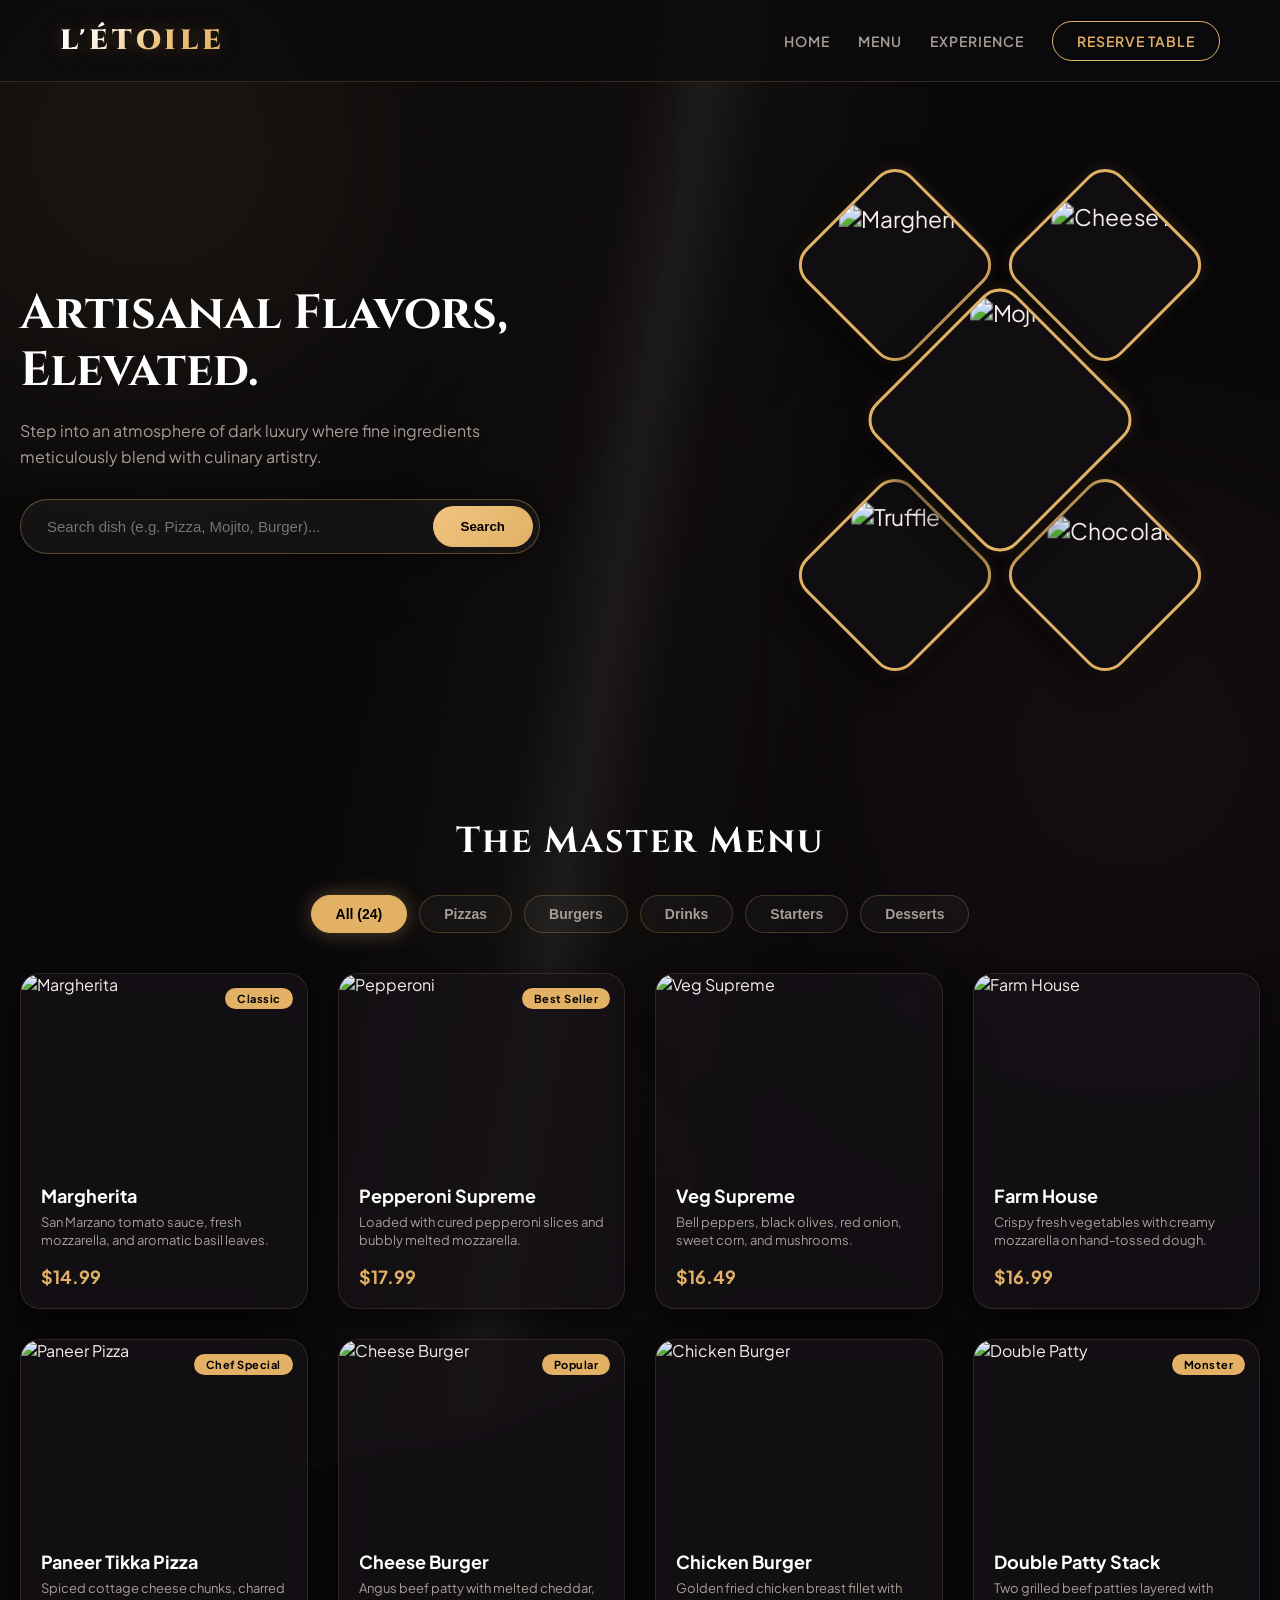
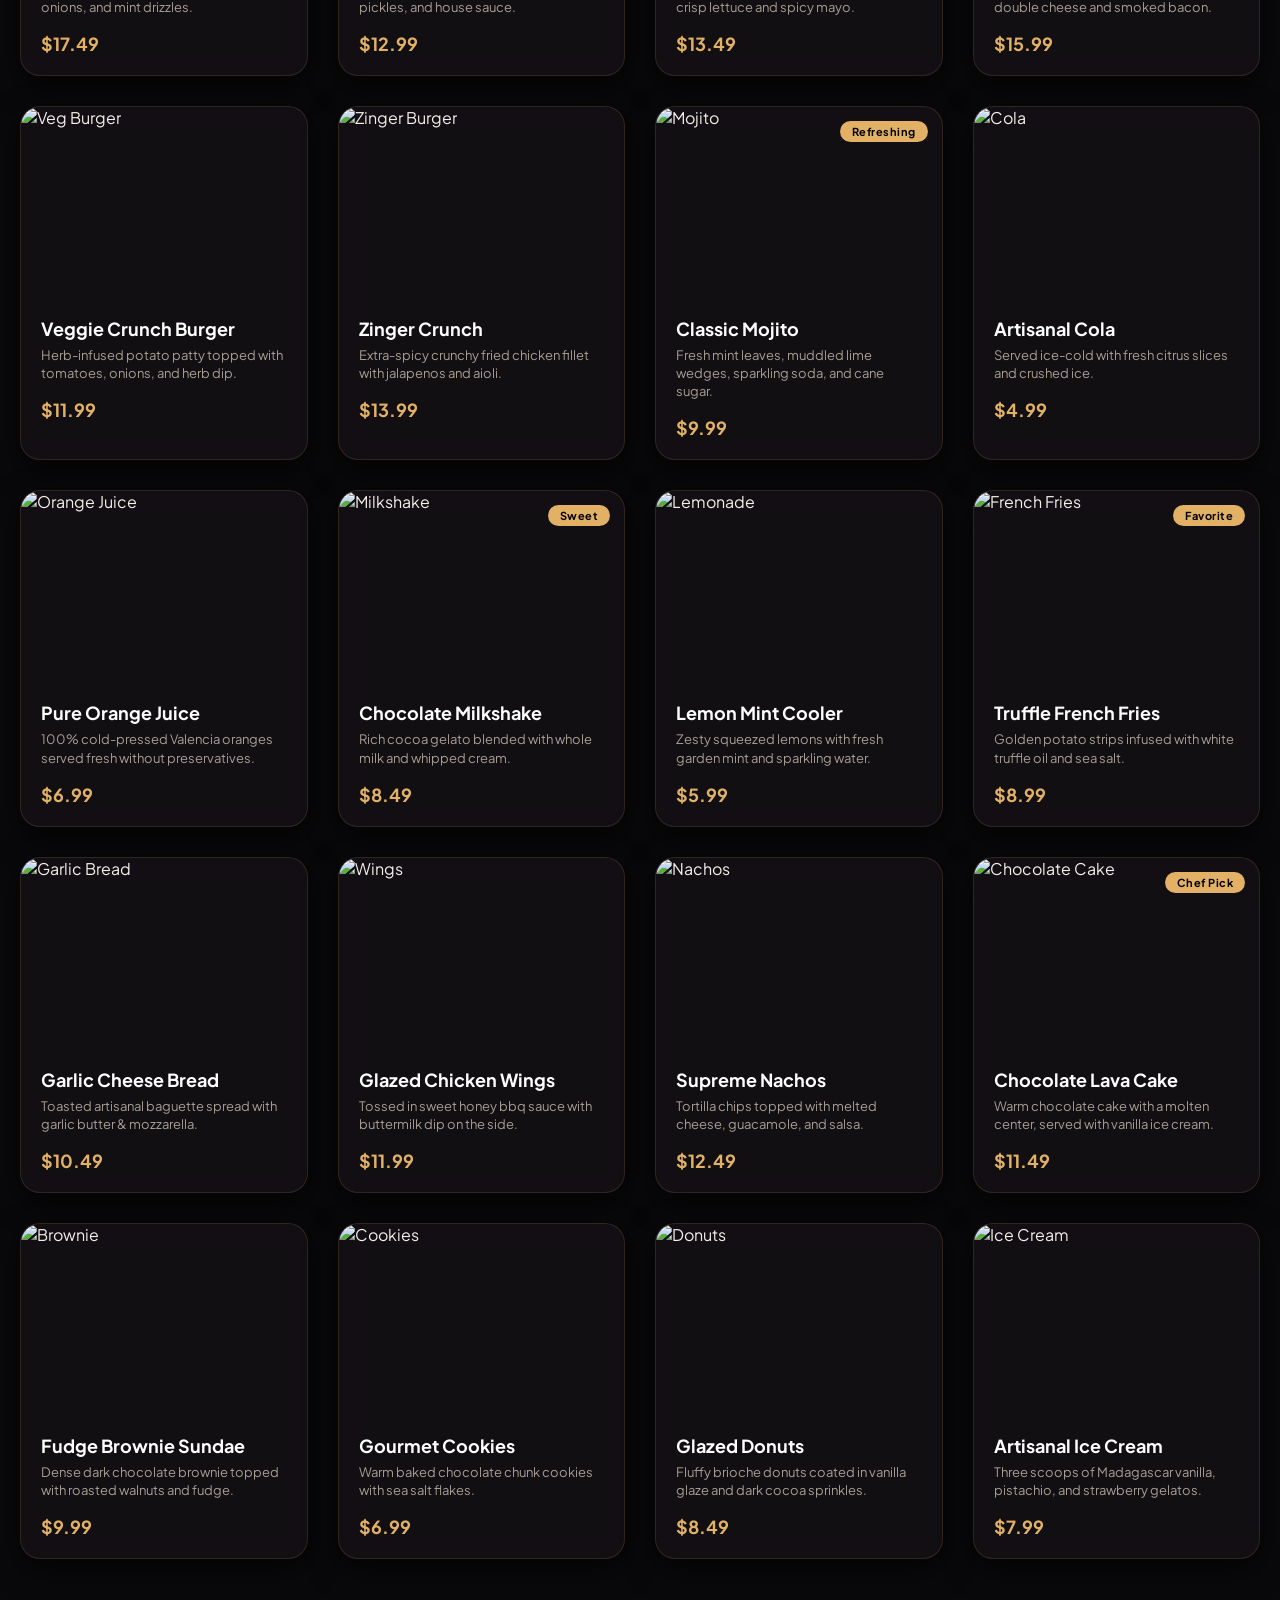
==== propeties/index.html @ e81a36fd "Add files via upload" ====
<!DOCTYPE html>
<html lang="en">
<head>
  <meta charset="UTF-8">
  <meta name="viewport" content="width=device-width, initial-scale=1.0">
  <title>L'ÉTOILE — Haute Cuisine</title>
  
  <!-- Premium Fonts -->
  <link rel="preconnect" href="https://fonts.googleapis.com">
  <link rel="preconnect" href="https://fonts.gstatic.com" crossorigin>
  <link href="https://fonts.googleapis.com/css2?family=Cinzel:wght@500;700;900&family=Plus+Jakarta+Sans:wght@300;400;600&display=swap" rel="stylesheet">
  
  <!-- External CSS File -->
  <link rel="stylesheet" href="style.css">
  <style>
    /* Core Reset & Variables */
* {
  box-sizing: border-box;
  margin: 0;
  padding: 0;
}

:root {
  --bg-dark: #09080a;
  --card-bg: rgba(22, 18, 23, 0.75);
  --gold-primary: #e2b166;
  --gold-light: #f0c37f;
  --gold-glow: rgba(226, 177, 102, 0.35);
  --text-main: #f5efe9;
  --text-muted: #a69e95;
}

body {
  font-family: 'Plus Jakarta Sans', sans-serif;
  background-color: var(--bg-dark);
  color: var(--text-main);
  min-height: 100vh;
  position: relative;
  overflow-x: hidden;
}

/* Ambient Background Orbs */
body::before,
body::after {
  content: '';
  position: fixed;
  border-radius: 50%;
  filter: blur(140px);
  z-index: 0;
  pointer-events: none;
}

body::before {
  width: 600px;
  height: 600px;
  top: -150px;
  left: -150px;
  background: radial-gradient(circle, rgba(226, 177, 102, 0.22) 0%, rgba(0, 0, 0, 0) 70%);
  animation: pulseGlow 9s infinite alternate ease-in-out;
}

body::after {
  width: 700px;
  height: 700px;
  bottom: -200px;
  right: -200px;
  background: radial-gradient(circle, rgba(140, 75, 105, 0.2) 0%, rgba(0, 0, 0, 0) 70%);
  animation: pulseGlow 12s infinite alternate-reverse ease-in-out;
}

@keyframes pulseGlow {
  0% { transform: scale(1) translateY(0); opacity: 0.6; }
  100% { transform: scale(1.3) translateY(50px); opacity: 0.95; }
}

/* Ambient Light Ray Sweep */
.light-ray {
  position: fixed;
  top: -50%;
  left: -50%;
  width: 200%;
  height: 200%;
  background: linear-gradient(
    115deg, 
    transparent 42%, 
    rgba(226, 177, 102, 0.03) 48%, 
    rgba(255, 235, 200, 0.08) 50%, 
    rgba(226, 177, 102, 0.03) 52%, 
    transparent 58%
  );
  transform: rotate(-15deg);
  pointer-events: none;
  z-index: 1;
  animation: lightSweep 15s infinite linear;
}

@keyframes lightSweep {
  0% { transform: translateY(-30%) rotate(-15deg); }
  100% { transform: translateY(30%) rotate(-15deg); }
}

.navbar, .hero-section, .menu-section, .modal {
  position: relative;
  z-index: 10;
}

/* Glassmorphic Navbar */
.navbar {
  display: flex;
  justify-content: space-between;
  align-items: center;
  padding: 22px 60px;
  background: rgba(12, 10, 13, 0.8);
  backdrop-filter: blur(20px);
  border-bottom: 1px solid rgba(226, 177, 102, 0.2);
  position: sticky;
  top: 0;
  z-index: 100;
}

.logo {
  font-family: 'Cinzel', serif;
  font-size: 28px;
  font-weight: 900;
  letter-spacing: 4px;
  background: linear-gradient(135deg, #ffffff 20%, var(--gold-light) 60%, var(--gold-primary) 100%);
  -webkit-background-clip: text;
  -webkit-text-fill-color: transparent;
  text-shadow: 0 0 20px rgba(226, 177, 102, 0.3);
}

.navbar nav a {
  margin-left: 25px;
  text-decoration: none;
  color: var(--text-muted);
  font-weight: 600;
  font-size: 14px;
  letter-spacing: 1px;
  transition: all 0.3s;
}

.navbar nav a:hover {
  color: var(--gold-primary);
  text-shadow: 0 0 10px var(--gold-glow);
}

.btn-reserve {
  border: 1px solid var(--gold-primary);
  color: var(--gold-primary) !important;
  padding: 10px 24px;
  border-radius: 30px;
  transition: all 0.3s ease;
}

.btn-reserve:hover {
  background: var(--gold-primary);
  color: #000 !important;
  box-shadow: 0 0 25px var(--gold-glow);
}

/* Hero Section */
.hero-section {
  display: flex;
  justify-content: space-between;
  align-items: center;
  max-width: 1300px;
  margin: 0 auto;
  padding: 60px 20px;
  min-height: 75vh;
}

.hero-text {
  max-width: 520px;
}

.hero-text h1 {
  font-family: 'Cinzel', serif;
  font-size: 48px;
  line-height: 1.2;
  color: #fff;
  margin-bottom: 18px;
}

.hero-text p {
  color: var(--text-muted);
  font-size: 16px;
  line-height: 1.6;
  margin-bottom: 30px;
}

/* Search Box */
.search-box {
  display: flex;
  background: rgba(255, 255, 255, 0.04);
  border: 1px solid rgba(226, 177, 102, 0.35);
  border-radius: 40px;
  padding: 6px;
  box-shadow: 0 0 20px rgba(0, 0, 0, 0.5);
}

.search-box input {
  flex: 1;
  background: transparent;
  border: none;
  outline: none;
  padding: 12px 20px;
  color: #fff;
  font-size: 15px;
}

.search-btn {
  background: linear-gradient(135deg, var(--gold-light), var(--gold-primary));
  border: none;
  color: #000;
  font-weight: 700;
  padding: 0 28px;
  border-radius: 30px;
  cursor: pointer;
  transition: all 0.3s;
}

.search-btn:hover {
  box-shadow: 0 0 20px var(--gold-glow);
}

/* Diamond Canvas Gallery */
.gallery-container {
  position: relative;
  width: 520px;
  height: 480px;
  flex-shrink: 0;
}

.diamond-box {
  position: absolute;
  width: 150px;
  height: 150px;
  transform: rotate(45deg);
  border: 3px solid var(--gold-primary);
  border-radius: 24px;
  overflow: hidden;
  background: #110e12;
  cursor: pointer;
  box-shadow: 0 10px 30px rgba(0,0,0,0.8), 0 0 15px rgba(226, 177, 102, 0.2);
  transition: all 0.4s ease;
}

.diamond-box:hover {
  border-color: #fff;
  box-shadow: 0 0 35px var(--gold-glow);
}

.diamond-inner {
  width: 100%;
  height: 100%;
}

.diamond-inner img {
  width: 100%;
  height: 100%;
  object-fit: cover;
  transform: rotate(-45deg) scale(1.42);
  transition: transform 0.4s ease;
}

.diamond-box:hover .diamond-inner img {
  transform: rotate(-45deg) scale(1.7);
}

.pos-top-left { top: 10px; left: 80px; }
.pos-top-right { top: 10px; right: 80px; }
.pos-center {
  width: 200px;
  height: 200px;
  top: 50%;
  left: 50%;
  transform: translate(-50%, -50%) rotate(45deg);
  z-index: 5;
}
.pos-center:hover {
  transform: translate(-50%, -50%) rotate(45deg) scale(1.06);
}
.pos-bottom-left { bottom: 10px; left: 80px; }
.pos-bottom-right { bottom: 10px; right: 80px; }

/* Menu Section */
.menu-section {
  max-width: 1300px;
  margin: 60px auto;
  padding: 0 20px;
}

.section-title {
  font-family: 'Cinzel', serif;
  text-align: center;
  font-size: 36px;
  color: #fff;
  margin-bottom: 30px;
  letter-spacing: 2px;
}

/* Category Filter Buttons */
.filter-buttons {
  display: flex;
  justify-content: center;
  gap: 12px;
  flex-wrap: wrap;
  margin-bottom: 40px;
}

.filter-btn {
  background: rgba(255, 255, 255, 0.03);
  border: 1px solid rgba(226, 177, 102, 0.25);
  color: var(--text-muted);
  padding: 10px 24px;
  border-radius: 30px;
  cursor: pointer;
  font-weight: 600;
  font-size: 14px;
  transition: all 0.3s;
}

.filter-btn.active, .filter-btn:hover {
  background: var(--gold-primary);
  color: #000;
  border-color: var(--gold-primary);
  box-shadow: 0 0 20px var(--gold-glow);
}

/* Food Grid Layout */
.menu-grid {
  display: grid;
  grid-template-columns: repeat(auto-fill, minmax(260px, 1fr));
  gap: 30px;
}

/* Food Cards */
.food-card {
  background: var(--card-bg);
  backdrop-filter: blur(12px);
  border-radius: 20px;
  overflow: hidden;
  border: 1px solid rgba(226, 177, 102, 0.15);
  box-shadow: 0 10px 30px rgba(0, 0, 0, 0.6);
  transition: all 0.3s ease;
  cursor: pointer;
}

.food-card:hover {
  transform: translateY(-8px);
  border-color: var(--gold-primary);
  box-shadow: 0 15px 35px rgba(0, 0, 0, 0.8), 0 0 25px var(--gold-glow);
}

.food-card-img-wrapper {
  position: relative;
  height: 190px;
  overflow: hidden;
}

.food-card img {
  width: 100%;
  height: 100%;
  object-fit: cover;
  transition: transform 0.5s ease;
}

.food-card:hover img {
  transform: scale(1.1);
}

.badge {
  position: absolute;
  top: 14px;
  right: 14px;
  background: var(--gold-primary);
  color: #000;
  font-size: 11px;
  font-weight: 700;
  padding: 4px 12px;
  border-radius: 12px;
  letter-spacing: 0.5px;
}

.food-info {
  padding: 20px;
}

.food-info h3 {
  font-size: 18px;
  color: #fff;
  margin-bottom: 6px;
}

.food-info p {
  font-size: 13px;
  color: var(--text-muted);
  line-height: 1.4;
  margin-bottom: 16px;
  min-height: 36px;
}

.food-info .price {
  font-size: 18px;
  font-weight: 700;
  color: var(--gold-primary);
}

/* Modal Popup Window */
.modal {
  display: none;
  position: fixed;
  top: 0;
  left: 0;
  width: 100%;
  height: 100%;
  background: rgba(0, 0, 0, 0.92);
  backdrop-filter: blur(15px);
  justify-content: center;
  align-items: center;
  z-index: 1000;
}

.modal-content {
  background: #141015;
  border: 1px solid rgba(226, 177, 102, 0.3);
  box-shadow: 0 0 50px rgba(226, 177, 102, 0.2);
  padding: 30px;
  border-radius: 24px;
  max-width: 500px;
  width: 90%;
  text-align: center;
  position: relative;
  animation: zoomIn 0.3s ease-out;
}

@keyframes zoomIn {
  from { transform: scale(0.8); opacity: 0; }
  to { transform: scale(1); opacity: 1; }
}

.img-zoom-wrapper {
  overflow: hidden;
  border-radius: 16px;
  height: 280px;
  margin-bottom: 18px;
  position: relative;
  cursor: crosshair;
  background-color: #000;
}

.img-zoom-wrapper img {
  width: 100%;
  height: 100%;
  object-fit: cover;
  transform-origin: center center;
  transition: transform 0.1s ease-out;
}

.close-btn {
  position: absolute;
  top: 12px;
  right: 20px;
  font-size: 30px;
  cursor: pointer;
  color: var(--text-muted);
}

.close-btn:hover { color: #fff; }

.modal-price {
  display: block;
  margin-top: 10px;
  font-size: 24px;
  font-weight: bold;
  color: var(--gold-primary);
}
  </style>
</head>
<body>

  <!-- Background Lighting Effect -->
  <div class="light-ray"></div>

  <!-- Navbar -->
  <header class="navbar">
    <div class="logo">L'ÉTOILE</div>
    <nav>
      <a href="#">HOME</a>
      <a href="#menu">MENU</a>
      <a href="#">EXPERIENCE</a>
      <a href="#" class="btn-reserve">RESERVE TABLE</a>
    </nav>
  </header>

  <!-- Hero Section -->
  <section class="hero-section">
    <div class="hero-text">
      <h1>Artisanal Flavors, Elevated.</h1>
      <p>Step into an atmosphere of dark luxury where fine ingredients meticulously blend with culinary artistry.</p>
      
      <div class="search-box">
        <input type="text" id="searchInput" placeholder="Search dish (e.g. Pizza, Mojito, Burger)..." onkeyup="filterSearch()">
        <button class="search-btn">Search</button>
      </div>
    </div>

    <!-- Diamond Canvas Gallery Showcase -->
    <div class="gallery-container">
      <div class="diamond-box pos-top-left" onclick="openModal('https://images.unsplash.com/photo-1574071318508-1cdbab80d002?auto=format&fit=crop&w=800&q=80', 'Margherita Pizza', '$14.99')">
        <div class="diamond-inner">
          <img src="https://images.unsplash.com/photo-1574071318508-1cdbab80d002?auto=format&fit=crop&w=600&q=80" alt="Margherita Pizza">
        </div>
      </div>

      <div class="diamond-box pos-top-right" onclick="openModal('https://images.unsplash.com/photo-1568901346375-23c9450c58cd?auto=format&fit=crop&w=800&q=80', 'Cheese Burger', '$12.99')">
        <div class="diamond-inner">
          <img src="https://images.unsplash.com/photo-1568901346375-23c9450c58cd?auto=format&fit=crop&w=600&q=80" alt="Cheese Burger">
        </div>
      </div>

      <div class="diamond-box pos-center" onclick="openModal('https://images.unsplash.com/photo-1511690656952-34342bb7c2f2?auto=format&fit=crop&w=800&q=80', 'Mojito Classic', '$9.99')">
        <div class="diamond-inner">
          <img src="https://images.unsplash.com/photo-1511690656952-34342bb7c2f2?auto=format&fit=crop&w=600&q=80" alt="Mojito">
        </div>
      </div>

      <div class="diamond-box pos-bottom-left" onclick="openModal('https://images.unsplash.com/photo-1573080496219-bb080dd4f877?auto=format&fit=crop&w=800&q=80', 'Truffle Fries', '$8.99')">
        <div class="diamond-inner">
          <img src="https://images.unsplash.com/photo-1573080496219-bb080dd4f877?auto=format&fit=crop&w=600&q=80" alt="Truffle Fries">
        </div>
      </div>

      <div class="diamond-box pos-bottom-right" onclick="openModal('https://images.unsplash.com/photo-1606313564200-e75d5e30476c?auto=format&fit=crop&w=800&q=80', 'Choco Lava Cake', '$11.49')">
        <div class="diamond-inner">
          <img src="https://images.unsplash.com/photo-1606313564200-e75d5e30476c?auto=format&fit=crop&w=600&q=80" alt="Chocolate Cake">
        </div>
      </div>
    </div>
  </section>

  <!-- Expanded Menu Section -->
  <section class="menu-section" id="menu">
    <h2 class="section-title">The Master Menu</h2>
    
    <!-- Category Filter Tabs -->
    <div class="filter-buttons">
      <button class="filter-btn active" onclick="filterCategory('all', event)">All (24)</button>
      <button class="filter-btn" onclick="filterCategory('pizza', event)">Pizzas</button>
      <button class="filter-btn" onclick="filterCategory('burger', event)">Burgers</button>
      <button class="filter-btn" onclick="filterCategory('drink', event)">Drinks</button>
      <button class="filter-btn" onclick="filterCategory('starter', event)">Starters</button>
      <button class="filter-btn" onclick="filterCategory('dessert', event)">Desserts</button>
    </div>

    <!-- Food Cards Grid -->
    <div class="menu-grid" id="menuGrid">

      <!-- PIZZAS -->
      <div class="food-card pizza" onclick="openModal('https://images.unsplash.com/photo-1574071318508-1cdbab80d002?auto=format&fit=crop&w=800&q=80', 'Margherita Pizza', '$14.99')">
        <div class="food-card-img-wrapper"><span class="badge">Classic</span><img src="https://images.unsplash.com/photo-1574071318508-1cdbab80d002?auto=format&fit=crop&w=600&q=80" alt="Margherita"></div>
        <div class="food-info"><h3>Margherita</h3><p>San Marzano tomato sauce, fresh mozzarella, and aromatic basil leaves.</p><span class="price">$14.99</span></div>
      </div>

      <div class="food-card pizza" onclick="openModal('https://images.unsplash.com/photo-1534308983496-4fabb1a015ee?auto=format&fit=crop&w=800&q=80', 'Pepperoni Pizza', '$17.99')">
        <div class="food-card-img-wrapper"><span class="badge">Best Seller</span><img src="https://images.unsplash.com/photo-1534308983496-4fabb1a015ee?auto=format&fit=crop&w=600&q=80" alt="Pepperoni"></div>
        <div class="food-info"><h3>Pepperoni Supreme</h3><p>Loaded with cured pepperoni slices and bubbly melted mozzarella.</p><span class="price">$17.99</span></div>
      </div>

      <div class="food-card pizza" onclick="openModal('https://images.unsplash.com/photo-1513104890138-7c749659a591?auto=format&fit=crop&w=800&q=80', 'Veg Supreme Pizza', '$16.49')">
        <div class="food-card-img-wrapper"><img src="https://images.unsplash.com/photo-1513104890138-7c749659a591?auto=format&fit=crop&w=600&q=80" alt="Veg Supreme"></div>
        <div class="food-info"><h3>Veg Supreme</h3><p>Bell peppers, black olives, red onion, sweet corn, and mushrooms.</p><span class="price">$16.49</span></div>
      </div>

      <div class="food-card pizza" onclick="openModal('https://images.unsplash.com/photo-1565299624946-b28f40a0ae38?auto=format&fit=crop&w=800&q=80', 'Farm House Pizza', '$16.99')">
        <div class="food-card-img-wrapper"><img src="https://images.unsplash.com/photo-1565299624946-b28f40a0ae38?auto=format&fit=crop&w=600&q=80" alt="Farm House"></div>
        <div class="food-info"><h3>Farm House</h3><p>Crispy fresh vegetables with creamy mozzarella on hand-tossed dough.</p><span class="price">$16.99</span></div>
      </div>

      <div class="food-card pizza" onclick="openModal('https://images.unsplash.com/photo-1573821663912-569905455b1c?auto=format&fit=crop&w=800&q=80', 'Paneer Tikka Pizza', '$17.49')">
        <div class="food-card-img-wrapper"><span class="badge">Chef Special</span><img src="https://images.unsplash.com/photo-1573821663912-569905455b1c?auto=format&fit=crop&w=600&q=80" alt="Paneer Pizza"></div>
        <div class="food-info"><h3>Paneer Tikka Pizza</h3><p>Spiced cottage cheese chunks, charred onions, and mint drizzles.</p><span class="price">$17.49</span></div>
      </div>

      <!-- BURGERS -->
      <div class="food-card burger" onclick="openModal('https://images.unsplash.com/photo-1568901346375-23c9450c58cd?auto=format&fit=crop&w=800&q=80', 'Gourmet Cheese Burger', '$12.99')">
        <div class="food-card-img-wrapper"><span class="badge">Popular</span><img src="https://images.unsplash.com/photo-1568901346375-23c9450c58cd?auto=format&fit=crop&w=600&q=80" alt="Cheese Burger"></div>
        <div class="food-info"><h3>Cheese Burger</h3><p>Angus beef patty with melted cheddar, pickles, and house sauce.</p><span class="price">$12.99</span></div>
      </div>

      <div class="food-card burger" onclick="openModal('https://images.unsplash.com/photo-1625813506062-0aeb1d7a094b?auto=format&fit=crop&w=800&q=80', 'Crispy Chicken Burger', '$13.49')">
        <div class="food-card-img-wrapper"><img src="https://images.unsplash.com/photo-1625813506062-0aeb1d7a094b?auto=format&fit=crop&w=600&q=80" alt="Chicken Burger"></div>
        <div class="food-info"><h3>Chicken Burger</h3><p>Golden fried chicken breast fillet with crisp lettuce and spicy mayo.</p><span class="price">$13.49</span></div>
      </div>

      <div class="food-card burger" onclick="openModal('https://images.unsplash.com/photo-1550547660-d9450f859349?auto=format&fit=crop&w=800&q=80', 'Double Patty Burger', '$15.99')">
        <div class="food-card-img-wrapper"><span class="badge">Monster</span><img src="https://images.unsplash.com/photo-1550547660-d9450f859349?auto=format&fit=crop&w=600&q=80" alt="Double Patty"></div>
        <div class="food-info"><h3>Double Patty Stack</h3><p>Two grilled beef patties layered with double cheese and smoked bacon.</p><span class="price">$15.99</span></div>
      </div>

      <div class="food-card burger" onclick="openModal('https://images.unsplash.com/photo-1520072959219-c595dc870360?auto=format&fit=crop&w=800&q=80', 'Veggie Delight Burger', '$11.99')">
        <div class="food-card-img-wrapper"><img src="https://images.unsplash.com/photo-1520072959219-c595dc870360?auto=format&fit=crop&w=600&q=80" alt="Veg Burger"></div>
        <div class="food-info"><h3>Veggie Crunch Burger</h3><p>Herb-infused potato patty topped with tomatoes, onions, and herb dip.</p><span class="price">$11.99</span></div>
      </div>

      <div class="food-card burger" onclick="openModal('https://images.unsplash.com/photo-1610614819513-58e34989848b?auto=format&fit=crop&w=800&q=80', 'Zinger Crunch Burger', '$13.99')">
        <div class="food-card-img-wrapper"><img src="https://images.unsplash.com/photo-1610614819513-58e34989848b?auto=format&fit=crop&w=600&q=80" alt="Zinger Burger"></div>
        <div class="food-info"><h3>Zinger Crunch</h3><p>Extra-spicy crunchy fried chicken fillet with jalapenos and aioli.</p><span class="price">$13.99</span></div>
      </div>

      <!-- DRINKS -->
      <div class="food-card drink" onclick="openModal('https://images.unsplash.com/photo-1511690656952-34342bb7c2f2?auto=format&fit=crop&w=800&q=80', 'Classic Lime Mojito', '$9.99')">
        <div class="food-card-img-wrapper"><span class="badge">Refreshing</span><img src="https://images.unsplash.com/photo-1511690656952-34342bb7c2f2?auto=format&fit=crop&w=600&q=80" alt="Mojito"></div>
        <div class="food-info"><h3>Classic Mojito</h3><p>Fresh mint leaves, muddled lime wedges, sparkling soda, and cane sugar.</p><span class="price">$9.99</span></div>
      </div>

      <div class="food-card drink" onclick="openModal('https://images.unsplash.com/photo-1622483767028-3f66f32aef97?auto=format&fit=crop&w=800&q=80', 'Chilled Vintage Cola', '$4.99')">
        <div class="food-card-img-wrapper"><img src="https://images.unsplash.com/photo-1622483767028-3f66f32aef97?auto=format&fit=crop&w=600&q=80" alt="Cola"></div>
        <div class="food-info"><h3>Artisanal Cola</h3><p>Served ice-cold with fresh citrus slices and crushed ice.</p><span class="price">$4.99</span></div>
      </div>

      <div class="food-card drink" onclick="openModal('https://images.unsplash.com/photo-1613478223719-2ab802602423?auto=format&fit=crop&w=800&q=80', 'Fresh Orange Juice', '$6.99')">
        <div class="food-card-img-wrapper"><img src="https://images.unsplash.com/photo-1613478223719-2ab802602423?auto=format&fit=crop&w=600&q=80" alt="Orange Juice"></div>
        <div class="food-info"><h3>Pure Orange Juice</h3><p>100% cold-pressed Valencia oranges served fresh without preservatives.</p><span class="price">$6.99</span></div>
      </div>

      <div class="food-card drink" onclick="openModal('https://images.unsplash.com/photo-1572490122747-3968b75cc699?auto=format&fit=crop&w=800&q=80', 'Belgian Chocolate Milkshake', '$8.49')">
        <div class="food-card-img-wrapper"><span class="badge">Sweet</span><img src="https://images.unsplash.com/photo-1572490122747-3968b75cc699?auto=format&fit=crop&w=600&q=80" alt="Milkshake"></div>
        <div class="food-info"><h3>Chocolate Milkshake</h3><p>Rich cocoa gelato blended with whole milk and whipped cream.</p><span class="price">$8.49</span></div>
      </div>

      <div class="food-card drink" onclick="openModal('https://images.unsplash.com/photo-1523371054106-bbf80586c38c?auto=format&fit=crop&w=800&q=80', 'Fresh Mint Lemonade', '$5.99')">
        <div class="food-card-img-wrapper"><img src="https://images.unsplash.com/photo-1523371054106-bbf80586c38c?auto=format&fit=crop&w=600&q=80" alt="Lemonade"></div>
        <div class="food-info"><h3>Lemon Mint Cooler</h3><p>Zesty squeezed lemons with fresh garden mint and sparkling water.</p><span class="price">$5.99</span></div>
      </div>

      <!-- STARTERS -->
      <div class="food-card starter" onclick="openModal('https://images.unsplash.com/photo-1573080496219-bb080dd4f877?auto=format&fit=crop&w=800&q=80', 'Truffle French Fries', '$8.99')">
        <div class="food-card-img-wrapper"><span class="badge">Favorite</span><img src="https://images.unsplash.com/photo-1573080496219-bb080dd4f877?auto=format&fit=crop&w=600&q=80" alt="French Fries"></div>
        <div class="food-info"><h3>Truffle French Fries</h3><p>Golden potato strips infused with white truffle oil and sea salt.</p><span class="price">$8.99</span></div>
      </div>

      <div class="food-card starter" onclick="openModal('https://images.unsplash.com/photo-1573140247632-f8fd74997d5c?auto=format&fit=crop&w=800&q=80', 'Garlic Cheese Bread', '$10.49')">
        <div class="food-card-img-wrapper"><img src="https://images.unsplash.com/photo-1573140247632-f8fd74997d5c?auto=format&fit=crop&w=600&q=80" alt="Garlic Bread"></div>
        <div class="food-info"><h3>Garlic Cheese Bread</h3><p>Toasted artisanal baguette spread with garlic butter & mozzarella.</p><span class="price">$10.49</span></div>
      </div>

      <div class="food-card starter" onclick="openModal('https://images.unsplash.com/photo-1567620905732-2d1ec7ab7445?auto=format&fit=crop&w=800&q=80', 'Crispy Wings', '$11.99')">
        <div class="food-card-img-wrapper"><img src="https://images.unsplash.com/photo-1567620905732-2d1ec7ab7445?auto=format&fit=crop&w=600&q=80" alt="Wings"></div>
        <div class="food-info"><h3>Glazed Chicken Wings</h3><p>Tossed in sweet honey bbq sauce with buttermilk dip on the side.</p><span class="price">$11.99</span></div>
      </div>

      <div class="food-card starter" onclick="openModal('https://images.unsplash.com/photo-1541529086526-db283c563270?auto=format&fit=crop&w=800&q=80', 'Loaded Nachos', '$12.49')">
        <div class="food-card-img-wrapper"><img src="https://images.unsplash.com/photo-1541529086526-db283c563270?auto=format&fit=crop&w=600&q=80" alt="Nachos"></div>
        <div class="food-info"><h3>Supreme Nachos</h3><p>Tortilla chips topped with melted cheese, guacamole, and salsa.</p><span class="price">$12.49</span></div>
      </div>

      <!-- DESSERTS -->
      <div class="food-card dessert" onclick="openModal('https://images.unsplash.com/photo-1606313564200-e75d5e30476c?auto=format&fit=crop&w=800&q=80', 'Chocolate Lava Cake', '$11.49')">
        <div class="food-card-img-wrapper"><span class="badge">Chef Pick</span><img src="https://images.unsplash.com/photo-1606313564200-e75d5e30476c?auto=format&fit=crop&w=600&q=80" alt="Chocolate Cake"></div>
        <div class="food-info"><h3>Chocolate Lava Cake</h3><p>Warm chocolate cake with a molten center, served with vanilla ice cream.</p><span class="price">$11.49</span></div>
      </div>

      <div class="food-card dessert" onclick="openModal('https://images.unsplash.com/photo-1587314168485-3236d6710814?auto=format&fit=crop&w=800&q=80', 'Fudge Brownie Sundae', '$9.99')">
        <div class="food-card-img-wrapper"><img src="https://images.unsplash.com/photo-1587314168485-3236d6710814?auto=format&fit=crop&w=600&q=80" alt="Brownie"></div>
        <div class="food-info"><h3>Fudge Brownie Sundae</h3><p>Dense dark chocolate brownie topped with roasted walnuts and fudge.</p><span class="price">$9.99</span></div>
      </div>

      <div class="food-card dessert" onclick="openModal('https://images.unsplash.com/photo-1558961363-fa8fdf82db35?auto=format&fit=crop&w=800&q=80', 'Choco Chip Cookies', '$6.99')">
        <div class="food-card-img-wrapper"><img src="https://images.unsplash.com/photo-1558961363-fa8fdf82db35?auto=format&fit=crop&w=600&q=80" alt="Cookies"></div>
        <div class="food-info"><h3>Gourmet Cookies</h3><p>Warm baked chocolate chunk cookies with sea salt flakes.</p><span class="price">$6.99</span></div>
      </div>

      <div class="food-card dessert" onclick="openModal('https://images.unsplash.com/photo-1527515637462-cff94eecc1ac?auto=format&fit=crop&w=800&q=80', 'Glazed Artisanal Donuts', '$8.49')">
        <div class="food-card-img-wrapper"><img src="https://images.unsplash.com/photo-1527515637462-cff94eecc1ac?auto=format&fit=crop&w=600&q=80" alt="Donuts"></div>
        <div class="food-info"><h3>Glazed Donuts</h3><p>Fluffy brioche donuts coated in vanilla glaze and dark cocoa sprinkles.</p><span class="price">$8.49</span></div>
      </div>

      <div class="food-card dessert" onclick="openModal('https://images.unsplash.com/photo-1563805042-7684c019e1cb?auto=format&fit=crop&w=800&q=80', 'Artisanal Ice Cream Bowl', '$7.99')">
        <div class="food-card-img-wrapper"><img src="https://images.unsplash.com/photo-1563805042-7684c019e1cb?auto=format&fit=crop&w=600&q=80" alt="Ice Cream"></div>
        <div class="food-info"><h3>Artisanal Ice Cream</h3><p>Three scoops of Madagascar vanilla, pistachio, and strawberry gelatos.</p><span class="price">$7.99</span></div>
      </div>

    </div>
  </section>

  <!-- Image Hover Zoom Modal -->
  <div class="modal" id="imageModal" onclick="closeModal(event)">
    <div class="modal-content" onclick="event.stopPropagation()">
      <span class="close-btn" onclick="closeModalDirect()">&times;</span>
      
      <div class="img-zoom-wrapper" id="zoomContainer">
        <img id="modalImg" src="" alt="Dish Detail">
      </div>
      
      <h3 id="modalTitle">Dish Title</h3>
      <span class="modal-price" id="modalPrice">$0.00</span>
    </div>
  </div>

  <!-- External JavaScript File -->
  <script src="script.js"></script>
</body>
</html>
---- propeties/style.css ----
/* Core Reset & Variables */
* {
  box-sizing: border-box;
  margin: 0;
  padding: 0;
}

:root {
  --bg-dark: #09080a;
  --card-bg: rgba(22, 18, 23, 0.75);
  --gold-primary: #e2b166;
  --gold-light: #f0c37f;
  --gold-glow: rgba(226, 177, 102, 0.35);
  --text-main: #f5efe9;
  --text-muted: #a69e95;
}

body {
  font-family: 'Plus Jakarta Sans', sans-serif;
  background-color: var(--bg-dark);
  color: var(--text-main);
  min-height: 100vh;
  position: relative;
  overflow-x: hidden;
}

/* Ambient Background Orbs */
body::before,
body::after {
  content: '';
  position: fixed;
  border-radius: 50%;
  filter: blur(140px);
  z-index: 0;
  pointer-events: none;
}

body::before {
  width: 600px;
  height: 600px;
  top: -150px;
  left: -150px;
  background: radial-gradient(circle, rgba(226, 177, 102, 0.22) 0%, rgba(0, 0, 0, 0) 70%);
  animation: pulseGlow 9s infinite alternate ease-in-out;
}

body::after {
  width: 700px;
  height: 700px;
  bottom: -200px;
  right: -200px;
  background: radial-gradient(circle, rgba(140, 75, 105, 0.2) 0%, rgba(0, 0, 0, 0) 70%);
  animation: pulseGlow 12s infinite alternate-reverse ease-in-out;
}

@keyframes pulseGlow {
  0% { transform: scale(1) translateY(0); opacity: 0.6; }
  100% { transform: scale(1.3) translateY(50px); opacity: 0.95; }
}

/* Ambient Light Ray Sweep */
.light-ray {
  position: fixed;
  top: -50%;
  left: -50%;
  width: 200%;
  height: 200%;
  background: linear-gradient(
    115deg, 
    transparent 42%, 
    rgba(226, 177, 102, 0.03) 48%, 
    rgba(255, 235, 200, 0.08) 50%, 
    rgba(226, 177, 102, 0.03) 52%, 
    transparent 58%
  );
  transform: rotate(-15deg);
  pointer-events: none;
  z-index: 1;
  animation: lightSweep 15s infinite linear;
}

@keyframes lightSweep {
  0% { transform: translateY(-30%) rotate(-15deg); }
  100% { transform: translateY(30%) rotate(-15deg); }
}

.navbar, .hero-section, .menu-section, .modal {
  position: relative;
  z-index: 10;
}

/* Glassmorphic Navbar */
.navbar {
  display: flex;
  justify-content: space-between;
  align-items: center;
  padding: 22px 60px;
  background: rgba(12, 10, 13, 0.8);
  backdrop-filter: blur(20px);
  border-bottom: 1px solid rgba(226, 177, 102, 0.2);
  position: sticky;
  top: 0;
  z-index: 100;
}

.logo {
  font-family: 'Cinzel', serif;
  font-size: 28px;
  font-weight: 900;
  letter-spacing: 4px;
  background: linear-gradient(135deg, #ffffff 20%, var(--gold-light) 60%, var(--gold-primary) 100%);
  -webkit-background-clip: text;
  -webkit-text-fill-color: transparent;
  text-shadow: 0 0 20px rgba(226, 177, 102, 0.3);
}

.navbar nav a {
  margin-left: 25px;
  text-decoration: none;
  color: var(--text-muted);
  font-weight: 600;
  font-size: 14px;
  letter-spacing: 1px;
  transition: all 0.3s;
}

.navbar nav a:hover {
  color: var(--gold-primary);
  text-shadow: 0 0 10px var(--gold-glow);
}

.btn-reserve {
  border: 1px solid var(--gold-primary);
  color: var(--gold-primary) !important;
  padding: 10px 24px;
  border-radius: 30px;
  transition: all 0.3s ease;
}

.btn-reserve:hover {
  background: var(--gold-primary);
  color: #000 !important;
  box-shadow: 0 0 25px var(--gold-glow);
}

/* Hero Section */
.hero-section {
  display: flex;
  justify-content: space-between;
  align-items: center;
  max-width: 1300px;
  margin: 0 auto;
  padding: 60px 20px;
  min-height: 75vh;
}

.hero-text {
  max-width: 520px;
}

.hero-text h1 {
  font-family: 'Cinzel', serif;
  font-size: 48px;
  line-height: 1.2;
  color: #fff;
  margin-bottom: 18px;
}

.hero-text p {
  color: var(--text-muted);
  font-size: 16px;
  line-height: 1.6;
  margin-bottom: 30px;
}

/* Search Box */
.search-box {
  display: flex;
  background: rgba(255, 255, 255, 0.04);
  border: 1px solid rgba(226, 177, 102, 0.35);
  border-radius: 40px;
  padding: 6px;
  box-shadow: 0 0 20px rgba(0, 0, 0, 0.5);
}

.search-box input {
  flex: 1;
  background: transparent;
  border: none;
  outline: none;
  padding: 12px 20px;
  color: #fff;
  font-size: 15px;
}

.search-btn {
  background: linear-gradient(135deg, var(--gold-light), var(--gold-primary));
  border: none;
  color: #000;
  font-weight: 700;
  padding: 0 28px;
  border-radius: 30px;
  cursor: pointer;
  transition: all 0.3s;
}

.search-btn:hover {
  box-shadow: 0 0 20px var(--gold-glow);
}

/* Diamond Canvas Gallery */
.gallery-container {
  position: relative;
  width: 520px;
  height: 480px;
  flex-shrink: 0;
}

.diamond-box {
  position: absolute;
  width: 150px;
  height: 150px;
  transform: rotate(45deg);
  border: 3px solid var(--gold-primary);
  border-radius: 24px;
  overflow: hidden;
  background: #110e12;
  cursor: pointer;
  box-shadow: 0 10px 30px rgba(0,0,0,0.8), 0 0 15px rgba(226, 177, 102, 0.2);
  transition: all 0.4s ease;
}

.diamond-box:hover {
  border-color: #fff;
  box-shadow: 0 0 35px var(--gold-glow);
}

.diamond-inner {
  width: 100%;
  height: 100%;
}

.diamond-inner img {
  width: 100%;
  height: 100%;
  object-fit: cover;
  transform: rotate(-45deg) scale(1.42);
  transition: transform 0.4s ease;
}

.diamond-box:hover .diamond-inner img {
  transform: rotate(-45deg) scale(1.7);
}

.pos-top-left { top: 10px; left: 80px; }
.pos-top-right { top: 10px; right: 80px; }
.pos-center {
  width: 200px;
  height: 200px;
  top: 50%;
  left: 50%;
  transform: translate(-50%, -50%) rotate(45deg);
  z-index: 5;
}
.pos-center:hover {
  transform: translate(-50%, -50%) rotate(45deg) scale(1.06);
}
.pos-bottom-left { bottom: 10px; left: 80px; }
.pos-bottom-right { bottom: 10px; right: 80px; }

/* Menu Section */
.menu-section {
  max-width: 1300px;
  margin: 60px auto;
  padding: 0 20px;
}

.section-title {
  font-family: 'Cinzel', serif;
  text-align: center;
  font-size: 36px;
  color: #fff;
  margin-bottom: 30px;
  letter-spacing: 2px;
}

/* Category Filter Buttons */
.filter-buttons {
  display: flex;
  justify-content: center;
  gap: 12px;
  flex-wrap: wrap;
  margin-bottom: 40px;
}

.filter-btn {
  background: rgba(255, 255, 255, 0.03);
  border: 1px solid rgba(226, 177, 102, 0.25);
  color: var(--text-muted);
  padding: 10px 24px;
  border-radius: 30px;
  cursor: pointer;
  font-weight: 600;
  font-size: 14px;
  transition: all 0.3s;
}

.filter-btn.active, .filter-btn:hover {
  background: var(--gold-primary);
  color: #000;
  border-color: var(--gold-primary);
  box-shadow: 0 0 20px var(--gold-glow);
}

/* Food Grid Layout */
.menu-grid {
  display: grid;
  grid-template-columns: repeat(auto-fill, minmax(260px, 1fr));
  gap: 30px;
}

/* Food Cards */
.food-card {
  background: var(--card-bg);
  backdrop-filter: blur(12px);
  border-radius: 20px;
  overflow: hidden;
  border: 1px solid rgba(226, 177, 102, 0.15);
  box-shadow: 0 10px 30px rgba(0, 0, 0, 0.6);
  transition: all 0.3s ease;
  cursor: pointer;
}

.food-card:hover {
  transform: translateY(-8px);
  border-color: var(--gold-primary);
  box-shadow: 0 15px 35px rgba(0, 0, 0, 0.8), 0 0 25px var(--gold-glow);
}

.food-card-img-wrapper {
  position: relative;
  height: 190px;
  overflow: hidden;
}

.food-card img {
  width: 100%;
  height: 100%;
  object-fit: cover;
  transition: transform 0.5s ease;
}

.food-card:hover img {
  transform: scale(1.1);
}

.badge {
  position: absolute;
  top: 14px;
  right: 14px;
  background: var(--gold-primary);
  color: #000;
  font-size: 11px;
  font-weight: 700;
  padding: 4px 12px;
  border-radius: 12px;
  letter-spacing: 0.5px;
}

.food-info {
  padding: 20px;
}

.food-info h3 {
  font-size: 18px;
  color: #fff;
  margin-bottom: 6px;
}

.food-info p {
  font-size: 13px;
  color: var(--text-muted);
  line-height: 1.4;
  margin-bottom: 16px;
  min-height: 36px;
}

.food-info .price {
  font-size: 18px;
  font-weight: 700;
  color: var(--gold-primary);
}

/* Modal Popup Window */
.modal {
  display: none;
  position: fixed;
  top: 0;
  left: 0;
  width: 100%;
  height: 100%;
  background: rgba(0, 0, 0, 0.92);
  backdrop-filter: blur(15px);
  justify-content: center;
  align-items: center;
  z-index: 1000;
}

.modal-content {
  background: #141015;
  border: 1px solid rgba(226, 177, 102, 0.3);
  box-shadow: 0 0 50px rgba(226, 177, 102, 0.2);
  padding: 30px;
  border-radius: 24px;
  max-width: 500px;
  width: 90%;
  text-align: center;
  position: relative;
  animation: zoomIn 0.3s ease-out;
}

@keyframes zoomIn {
  from { transform: scale(0.8); opacity: 0; }
  to { transform: scale(1); opacity: 1; }
}

.img-zoom-wrapper {
  overflow: hidden;
  border-radius: 16px;
  height: 280px;
  margin-bottom: 18px;
  position: relative;
  cursor: crosshair;
  background-color: #000;
}

.img-zoom-wrapper img {
  width: 100%;
  height: 100%;
  object-fit: cover;
  transform-origin: center center;
  transition: transform 0.1s ease-out;
}

.close-btn {
  position: absolute;
  top: 12px;
  right: 20px;
  font-size: 30px;
  cursor: pointer;
  color: var(--text-muted);
}

.close-btn:hover { color: #fff; }

.modal-price {
  display: block;
  margin-top: 10px;
  font-size: 24px;
  font-weight: bold;
  color: var(--gold-primary);
}
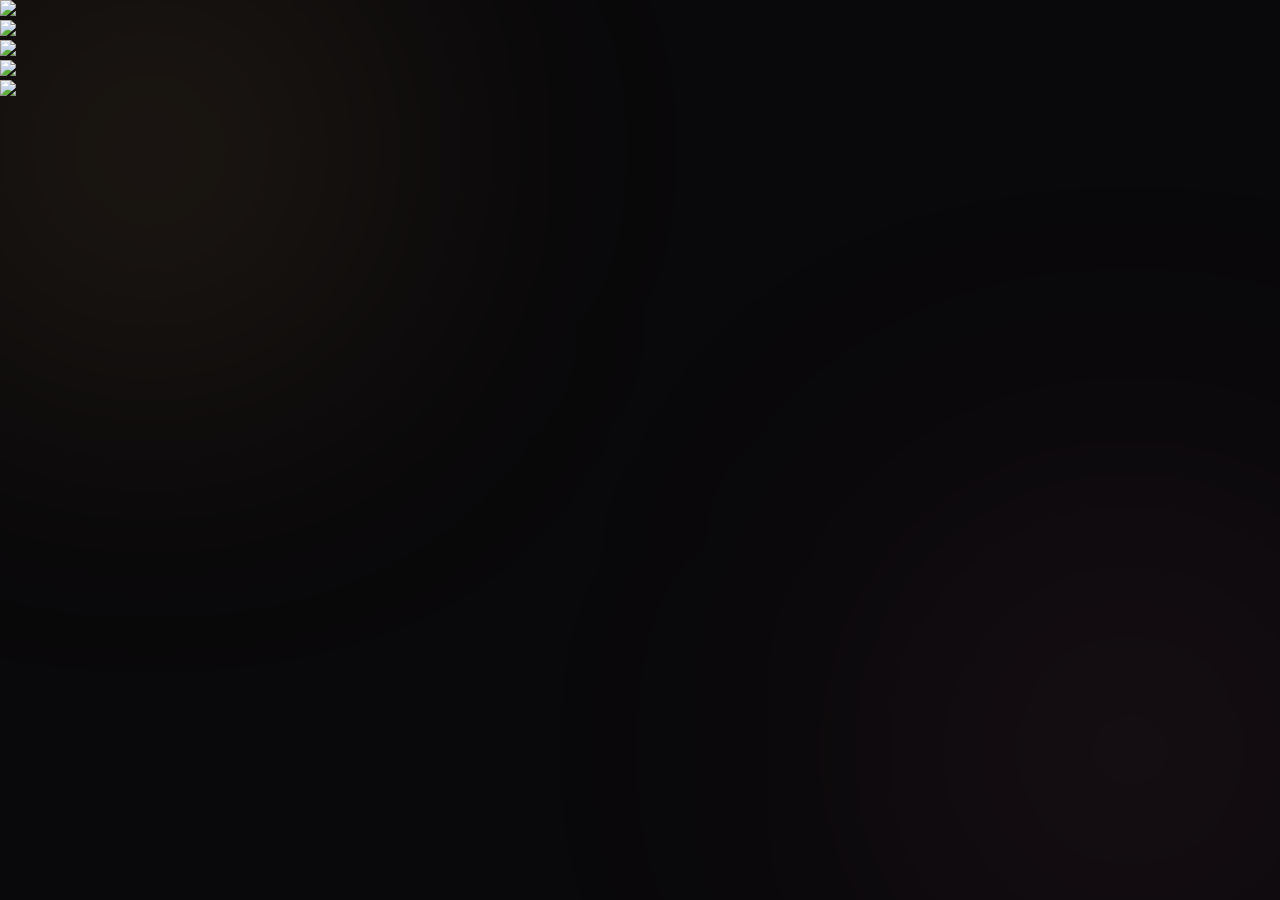
==== commit fa55af7b: "Update index.html" ====
--- a/propeties/index.html
+++ b/propeties/index.html
@@ -1,704 +1,30 @@
-<!DOCTYPE html>
+ <!DOCTYPE html>
 <html lang="en">
 <head>
-  <meta charset="UTF-8">
-  <meta name="viewport" content="width=device-width, initial-scale=1.0">
-  <title>L'ÉTOILE — Haute Cuisine</title>
-  
-  <!-- Premium Fonts -->
-  <link rel="preconnect" href="https://fonts.googleapis.com">
-  <link rel="preconnect" href="https://fonts.gstatic.com" crossorigin>
-  <link href="https://fonts.googleapis.com/css2?family=Cinzel:wght@500;700;900&family=Plus+Jakarta+Sans:wght@300;400;600&display=swap" rel="stylesheet">
-  
-  <!-- External CSS File -->
-  <link rel="stylesheet" href="style.css">
-  <style>
-    /* Core Reset & Variables */
-* {
-  box-sizing: border-box;
-  margin: 0;
-  padding: 0;
-}
-
-:root {
-  --bg-dark: #09080a;
-  --card-bg: rgba(22, 18, 23, 0.75);
-  --gold-primary: #e2b166;
-  --gold-light: #f0c37f;
-  --gold-glow: rgba(226, 177, 102, 0.35);
-  --text-main: #f5efe9;
-  --text-muted: #a69e95;
-}
-
-body {
-  font-family: 'Plus Jakarta Sans', sans-serif;
-  background-color: var(--bg-dark);
-  color: var(--text-main);
-  min-height: 100vh;
-  position: relative;
-  overflow-x: hidden;
-}
-
-/* Ambient Background Orbs */
-body::before,
-body::after {
-  content: '';
-  position: fixed;
-  border-radius: 50%;
-  filter: blur(140px);
-  z-index: 0;
-  pointer-events: none;
-}
-
-body::before {
-  width: 600px;
-  height: 600px;
-  top: -150px;
-  left: -150px;
-  background: radial-gradient(circle, rgba(226, 177, 102, 0.22) 0%, rgba(0, 0, 0, 0) 70%);
-  animation: pulseGlow 9s infinite alternate ease-in-out;
-}
-
-body::after {
-  width: 700px;
-  height: 700px;
-  bottom: -200px;
-  right: -200px;
-  background: radial-gradient(circle, rgba(140, 75, 105, 0.2) 0%, rgba(0, 0, 0, 0) 70%);
-  animation: pulseGlow 12s infinite alternate-reverse ease-in-out;
-}
-
-@keyframes pulseGlow {
-  0% { transform: scale(1) translateY(0); opacity: 0.6; }
-  100% { transform: scale(1.3) translateY(50px); opacity: 0.95; }
-}
-
-/* Ambient Light Ray Sweep */
-.light-ray {
-  position: fixed;
-  top: -50%;
-  left: -50%;
-  width: 200%;
-  height: 200%;
-  background: linear-gradient(
-    115deg, 
-    transparent 42%, 
-    rgba(226, 177, 102, 0.03) 48%, 
-    rgba(255, 235, 200, 0.08) 50%, 
-    rgba(226, 177, 102, 0.03) 52%, 
-    transparent 58%
-  );
-  transform: rotate(-15deg);
-  pointer-events: none;
-  z-index: 1;
-  animation: lightSweep 15s infinite linear;
-}
-
-@keyframes lightSweep {
-  0% { transform: translateY(-30%) rotate(-15deg); }
-  100% { transform: translateY(30%) rotate(-15deg); }
-}
-
-.navbar, .hero-section, .menu-section, .modal {
-  position: relative;
-  z-index: 10;
-}
-
-/* Glassmorphic Navbar */
-.navbar {
-  display: flex;
-  justify-content: space-between;
-  align-items: center;
-  padding: 22px 60px;
-  background: rgba(12, 10, 13, 0.8);
-  backdrop-filter: blur(20px);
-  border-bottom: 1px solid rgba(226, 177, 102, 0.2);
-  position: sticky;
-  top: 0;
-  z-index: 100;
-}
-
-.logo {
-  font-family: 'Cinzel', serif;
-  font-size: 28px;
-  font-weight: 900;
-  letter-spacing: 4px;
-  background: linear-gradient(135deg, #ffffff 20%, var(--gold-light) 60%, var(--gold-primary) 100%);
-  -webkit-background-clip: text;
-  -webkit-text-fill-color: transparent;
-  text-shadow: 0 0 20px rgba(226, 177, 102, 0.3);
-}
-
-.navbar nav a {
-  margin-left: 25px;
-  text-decoration: none;
-  color: var(--text-muted);
-  font-weight: 600;
-  font-size: 14px;
-  letter-spacing: 1px;
-  transition: all 0.3s;
-}
-
-.navbar nav a:hover {
-  color: var(--gold-primary);
-  text-shadow: 0 0 10px var(--gold-glow);
-}
-
-.btn-reserve {
-  border: 1px solid var(--gold-primary);
-  color: var(--gold-primary) !important;
-  padding: 10px 24px;
-  border-radius: 30px;
-  transition: all 0.3s ease;
-}
-
-.btn-reserve:hover {
-  background: var(--gold-primary);
-  color: #000 !important;
-  box-shadow: 0 0 25px var(--gold-glow);
-}
-
-/* Hero Section */
-.hero-section {
-  display: flex;
-  justify-content: space-between;
-  align-items: center;
-  max-width: 1300px;
-  margin: 0 auto;
-  padding: 60px 20px;
-  min-height: 75vh;
-}
-
-.hero-text {
-  max-width: 520px;
-}
-
-.hero-text h1 {
-  font-family: 'Cinzel', serif;
-  font-size: 48px;
-  line-height: 1.2;
-  color: #fff;
-  margin-bottom: 18px;
-}
-
-.hero-text p {
-  color: var(--text-muted);
-  font-size: 16px;
-  line-height: 1.6;
-  margin-bottom: 30px;
-}
-
-/* Search Box */
-.search-box {
-  display: flex;
-  background: rgba(255, 255, 255, 0.04);
-  border: 1px solid rgba(226, 177, 102, 0.35);
-  border-radius: 40px;
-  padding: 6px;
-  box-shadow: 0 0 20px rgba(0, 0, 0, 0.5);
-}
-
-.search-box input {
-  flex: 1;
-  background: transparent;
-  border: none;
-  outline: none;
-  padding: 12px 20px;
-  color: #fff;
-  font-size: 15px;
-}
-
-.search-btn {
-  background: linear-gradient(135deg, var(--gold-light), var(--gold-primary));
-  border: none;
-  color: #000;
-  font-weight: 700;
-  padding: 0 28px;
-  border-radius: 30px;
-  cursor: pointer;
-  transition: all 0.3s;
-}
-
-.search-btn:hover {
-  box-shadow: 0 0 20px var(--gold-glow);
-}
-
-/* Diamond Canvas Gallery */
-.gallery-container {
-  position: relative;
-  width: 520px;
-  height: 480px;
-  flex-shrink: 0;
-}
-
-.diamond-box {
-  position: absolute;
-  width: 150px;
-  height: 150px;
-  transform: rotate(45deg);
-  border: 3px solid var(--gold-primary);
-  border-radius: 24px;
-  overflow: hidden;
-  background: #110e12;
-  cursor: pointer;
-  box-shadow: 0 10px 30px rgba(0,0,0,0.8), 0 0 15px rgba(226, 177, 102, 0.2);
-  transition: all 0.4s ease;
-}
-
-.diamond-box:hover {
-  border-color: #fff;
-  box-shadow: 0 0 35px var(--gold-glow);
-}
-
-.diamond-inner {
-  width: 100%;
-  height: 100%;
-}
-
-.diamond-inner img {
-  width: 100%;
-  height: 100%;
-  object-fit: cover;
-  transform: rotate(-45deg) scale(1.42);
-  transition: transform 0.4s ease;
-}
-
-.diamond-box:hover .diamond-inner img {
-  transform: rotate(-45deg) scale(1.7);
-}
-
-.pos-top-left { top: 10px; left: 80px; }
-.pos-top-right { top: 10px; right: 80px; }
-.pos-center {
-  width: 200px;
-  height: 200px;
-  top: 50%;
-  left: 50%;
-  transform: translate(-50%, -50%) rotate(45deg);
-  z-index: 5;
-}
-.pos-center:hover {
-  transform: translate(-50%, -50%) rotate(45deg) scale(1.06);
-}
-.pos-bottom-left { bottom: 10px; left: 80px; }
-.pos-bottom-right { bottom: 10px; right: 80px; }
-
-/* Menu Section */
-.menu-section {
-  max-width: 1300px;
-  margin: 60px auto;
-  padding: 0 20px;
-}
-
-.section-title {
-  font-family: 'Cinzel', serif;
-  text-align: center;
-  font-size: 36px;
-  color: #fff;
-  margin-bottom: 30px;
-  letter-spacing: 2px;
-}
-
-/* Category Filter Buttons */
-.filter-buttons {
-  display: flex;
-  justify-content: center;
-  gap: 12px;
-  flex-wrap: wrap;
-  margin-bottom: 40px;
-}
-
-.filter-btn {
-  background: rgba(255, 255, 255, 0.03);
-  border: 1px solid rgba(226, 177, 102, 0.25);
-  color: var(--text-muted);
-  padding: 10px 24px;
-  border-radius: 30px;
-  cursor: pointer;
-  font-weight: 600;
-  font-size: 14px;
-  transition: all 0.3s;
-}
-
-.filter-btn.active, .filter-btn:hover {
-  background: var(--gold-primary);
-  color: #000;
-  border-color: var(--gold-primary);
-  box-shadow: 0 0 20px var(--gold-glow);
-}
-
-/* Food Grid Layout */
-.menu-grid {
-  display: grid;
-  grid-template-columns: repeat(auto-fill, minmax(260px, 1fr));
-  gap: 30px;
-}
-
-/* Food Cards */
-.food-card {
-  background: var(--card-bg);
-  backdrop-filter: blur(12px);
-  border-radius: 20px;
-  overflow: hidden;
-  border: 1px solid rgba(226, 177, 102, 0.15);
-  box-shadow: 0 10px 30px rgba(0, 0, 0, 0.6);
-  transition: all 0.3s ease;
-  cursor: pointer;
-}
-
-.food-card:hover {
-  transform: translateY(-8px);
-  border-color: var(--gold-primary);
-  box-shadow: 0 15px 35px rgba(0, 0, 0, 0.8), 0 0 25px var(--gold-glow);
-}
-
-.food-card-img-wrapper {
-  position: relative;
-  height: 190px;
-  overflow: hidden;
-}
-
-.food-card img {
-  width: 100%;
-  height: 100%;
-  object-fit: cover;
-  transition: transform 0.5s ease;
-}
-
-.food-card:hover img {
-  transform: scale(1.1);
-}
-
-.badge {
-  position: absolute;
-  top: 14px;
-  right: 14px;
-  background: var(--gold-primary);
-  color: #000;
-  font-size: 11px;
-  font-weight: 700;
-  padding: 4px 12px;
-  border-radius: 12px;
-  letter-spacing: 0.5px;
-}
-
-.food-info {
-  padding: 20px;
-}
-
-.food-info h3 {
-  font-size: 18px;
-  color: #fff;
-  margin-bottom: 6px;
-}
-
-.food-info p {
-  font-size: 13px;
-  color: var(--text-muted);
-  line-height: 1.4;
-  margin-bottom: 16px;
-  min-height: 36px;
-}
-
-.food-info .price {
-  font-size: 18px;
-  font-weight: 700;
-  color: var(--gold-primary);
-}
-
-/* Modal Popup Window */
-.modal {
-  display: none;
-  position: fixed;
-  top: 0;
-  left: 0;
-  width: 100%;
-  height: 100%;
-  background: rgba(0, 0, 0, 0.92);
-  backdrop-filter: blur(15px);
-  justify-content: center;
-  align-items: center;
-  z-index: 1000;
-}
-
-.modal-content {
-  background: #141015;
-  border: 1px solid rgba(226, 177, 102, 0.3);
-  box-shadow: 0 0 50px rgba(226, 177, 102, 0.2);
-  padding: 30px;
-  border-radius: 24px;
-  max-width: 500px;
-  width: 90%;
-  text-align: center;
-  position: relative;
-  animation: zoomIn 0.3s ease-out;
-}
-
-@keyframes zoomIn {
-  from { transform: scale(0.8); opacity: 0; }
-  to { transform: scale(1); opacity: 1; }
-}
-
-.img-zoom-wrapper {
-  overflow: hidden;
-  border-radius: 16px;
-  height: 280px;
-  margin-bottom: 18px;
-  position: relative;
-  cursor: crosshair;
-  background-color: #000;
-}
-
-.img-zoom-wrapper img {
-  width: 100%;
-  height: 100%;
-  object-fit: cover;
-  transform-origin: center center;
-  transition: transform 0.1s ease-out;
-}
-
-.close-btn {
-  position: absolute;
-  top: 12px;
-  right: 20px;
-  font-size: 30px;
-  cursor: pointer;
-  color: var(--text-muted);
-}
-
-.close-btn:hover { color: #fff; }
-
-.modal-price {
-  display: block;
-  margin-top: 10px;
-  font-size: 24px;
-  font-weight: bold;
-  color: var(--gold-primary);
-}
-  </style>
+<meta charset="UTF-8">
+<meta name="viewport" content="width=device-width, initial-scale=1.0">
+    <title>Flowers Collage</title>
+    <link rel="stylesheet" href="style.css">
 </head>
 <body>
+<div class="child child1">
+    <img src="https://thumbs.dreamstime.com/b/beautiful-amazing-cosmos-flower-field-landscape-sunset-nature-wallpaper-background-179698760.jpg">
+</div>
 
-  <!-- Background Lighting Effect -->
-  <div class="light-ray"></div>
+<div class="child child2">
+    <img src="https://www.shutterstock.com/blog/wp-content/uploads/sites/5/2019/07/f2-16.jpg">
+</div>
 
-  <!-- Navbar -->
-  <header class="navbar">
-    <div class="logo">L'ÉTOILE</div>
-    <nav>
-      <a href="#">HOME</a>
-      <a href="#menu">MENU</a>
-      <a href="#">EXPERIENCE</a>
-      <a href="#" class="btn-reserve">RESERVE TABLE</a>
-    </nav>
-  </header>
+<div class="child child3">
+    <img src="https://encrypted-tbn0.gstatic.com/images?q=tbn:ANd9GcRIu-skvmI2bVKhLKnxvjaybkr2Xw_0A0ngO8L4PHAbbTMGl-Mg13GnkzI&s=10">
+</div>
 
-  <!-- Hero Section -->
-  <section class="hero-section">
-    <div class="hero-text">
-      <h1>Artisanal Flavors, Elevated.</h1>
-      <p>Step into an atmosphere of dark luxury where fine ingredients meticulously blend with culinary artistry.</p>
-      
-      <div class="search-box">
-        <input type="text" id="searchInput" placeholder="Search dish (e.g. Pizza, Mojito, Burger)..." onkeyup="filterSearch()">
-        <button class="search-btn">Search</button>
-      </div>
-    </div>
+<div class="child child4">
+    <img src="https://static.vecteezy.com/system/resources/thumbnails/054/790/137/small/vibrant-spring-meadow-with-colorful-flowers-and-rolling-green-hills-showcasing-nature-beauty-and-tranquility-photo.jpeg">
+</div>
 
-    <!-- Diamond Canvas Gallery Showcase -->
-    <div class="gallery-container">
-      <div class="diamond-box pos-top-left" onclick="openModal('https://images.unsplash.com/photo-1574071318508-1cdbab80d002?auto=format&fit=crop&w=800&q=80', 'Margherita Pizza', '$14.99')">
-        <div class="diamond-inner">
-          <img src="https://images.unsplash.com/photo-1574071318508-1cdbab80d002?auto=format&fit=crop&w=600&q=80" alt="Margherita Pizza">
-        </div>
-      </div>
-
-      <div class="diamond-box pos-top-right" onclick="openModal('https://images.unsplash.com/photo-1568901346375-23c9450c58cd?auto=format&fit=crop&w=800&q=80', 'Cheese Burger', '$12.99')">
-        <div class="diamond-inner">
-          <img src="https://images.unsplash.com/photo-1568901346375-23c9450c58cd?auto=format&fit=crop&w=600&q=80" alt="Cheese Burger">
-        </div>
-      </div>
-
-      <div class="diamond-box pos-center" onclick="openModal('https://images.unsplash.com/photo-1511690656952-34342bb7c2f2?auto=format&fit=crop&w=800&q=80', 'Mojito Classic', '$9.99')">
-        <div class="diamond-inner">
-          <img src="https://images.unsplash.com/photo-1511690656952-34342bb7c2f2?auto=format&fit=crop&w=600&q=80" alt="Mojito">
-        </div>
-      </div>
-
-      <div class="diamond-box pos-bottom-left" onclick="openModal('https://images.unsplash.com/photo-1573080496219-bb080dd4f877?auto=format&fit=crop&w=800&q=80', 'Truffle Fries', '$8.99')">
-        <div class="diamond-inner">
-          <img src="https://images.unsplash.com/photo-1573080496219-bb080dd4f877?auto=format&fit=crop&w=600&q=80" alt="Truffle Fries">
-        </div>
-      </div>
-
-      <div class="diamond-box pos-bottom-right" onclick="openModal('https://images.unsplash.com/photo-1606313564200-e75d5e30476c?auto=format&fit=crop&w=800&q=80', 'Choco Lava Cake', '$11.49')">
-        <div class="diamond-inner">
-          <img src="https://images.unsplash.com/photo-1606313564200-e75d5e30476c?auto=format&fit=crop&w=600&q=80" alt="Chocolate Cake">
-        </div>
-      </div>
-    </div>
-  </section>
-
-  <!-- Expanded Menu Section -->
-  <section class="menu-section" id="menu">
-    <h2 class="section-title">The Master Menu</h2>
-    
-    <!-- Category Filter Tabs -->
-    <div class="filter-buttons">
-      <button class="filter-btn active" onclick="filterCategory('all', event)">All (24)</button>
-      <button class="filter-btn" onclick="filterCategory('pizza', event)">Pizzas</button>
-      <button class="filter-btn" onclick="filterCategory('burger', event)">Burgers</button>
-      <button class="filter-btn" onclick="filterCategory('drink', event)">Drinks</button>
-      <button class="filter-btn" onclick="filterCategory('starter', event)">Starters</button>
-      <button class="filter-btn" onclick="filterCategory('dessert', event)">Desserts</button>
-    </div>
-
-    <!-- Food Cards Grid -->
-    <div class="menu-grid" id="menuGrid">
-
-      <!-- PIZZAS -->
-      <div class="food-card pizza" onclick="openModal('https://images.unsplash.com/photo-1574071318508-1cdbab80d002?auto=format&fit=crop&w=800&q=80', 'Margherita Pizza', '$14.99')">
-        <div class="food-card-img-wrapper"><span class="badge">Classic</span><img src="https://images.unsplash.com/photo-1574071318508-1cdbab80d002?auto=format&fit=crop&w=600&q=80" alt="Margherita"></div>
-        <div class="food-info"><h3>Margherita</h3><p>San Marzano tomato sauce, fresh mozzarella, and aromatic basil leaves.</p><span class="price">$14.99</span></div>
-      </div>
-
-      <div class="food-card pizza" onclick="openModal('https://images.unsplash.com/photo-1534308983496-4fabb1a015ee?auto=format&fit=crop&w=800&q=80', 'Pepperoni Pizza', '$17.99')">
-        <div class="food-card-img-wrapper"><span class="badge">Best Seller</span><img src="https://images.unsplash.com/photo-1534308983496-4fabb1a015ee?auto=format&fit=crop&w=600&q=80" alt="Pepperoni"></div>
-        <div class="food-info"><h3>Pepperoni Supreme</h3><p>Loaded with cured pepperoni slices and bubbly melted mozzarella.</p><span class="price">$17.99</span></div>
-      </div>
-
-      <div class="food-card pizza" onclick="openModal('https://images.unsplash.com/photo-1513104890138-7c749659a591?auto=format&fit=crop&w=800&q=80', 'Veg Supreme Pizza', '$16.49')">
-        <div class="food-card-img-wrapper"><img src="https://images.unsplash.com/photo-1513104890138-7c749659a591?auto=format&fit=crop&w=600&q=80" alt="Veg Supreme"></div>
-        <div class="food-info"><h3>Veg Supreme</h3><p>Bell peppers, black olives, red onion, sweet corn, and mushrooms.</p><span class="price">$16.49</span></div>
-      </div>
-
-      <div class="food-card pizza" onclick="openModal('https://images.unsplash.com/photo-1565299624946-b28f40a0ae38?auto=format&fit=crop&w=800&q=80', 'Farm House Pizza', '$16.99')">
-        <div class="food-card-img-wrapper"><img src="https://images.unsplash.com/photo-1565299624946-b28f40a0ae38?auto=format&fit=crop&w=600&q=80" alt="Farm House"></div>
-        <div class="food-info"><h3>Farm House</h3><p>Crispy fresh vegetables with creamy mozzarella on hand-tossed dough.</p><span class="price">$16.99</span></div>
-      </div>
-
-      <div class="food-card pizza" onclick="openModal('https://images.unsplash.com/photo-1573821663912-569905455b1c?auto=format&fit=crop&w=800&q=80', 'Paneer Tikka Pizza', '$17.49')">
-        <div class="food-card-img-wrapper"><span class="badge">Chef Special</span><img src="https://images.unsplash.com/photo-1573821663912-569905455b1c?auto=format&fit=crop&w=600&q=80" alt="Paneer Pizza"></div>
-        <div class="food-info"><h3>Paneer Tikka Pizza</h3><p>Spiced cottage cheese chunks, charred onions, and mint drizzles.</p><span class="price">$17.49</span></div>
-      </div>
-
-      <!-- BURGERS -->
-      <div class="food-card burger" onclick="openModal('https://images.unsplash.com/photo-1568901346375-23c9450c58cd?auto=format&fit=crop&w=800&q=80', 'Gourmet Cheese Burger', '$12.99')">
-        <div class="food-card-img-wrapper"><span class="badge">Popular</span><img src="https://images.unsplash.com/photo-1568901346375-23c9450c58cd?auto=format&fit=crop&w=600&q=80" alt="Cheese Burger"></div>
-        <div class="food-info"><h3>Cheese Burger</h3><p>Angus beef patty with melted cheddar, pickles, and house sauce.</p><span class="price">$12.99</span></div>
-      </div>
-
-      <div class="food-card burger" onclick="openModal('https://images.unsplash.com/photo-1625813506062-0aeb1d7a094b?auto=format&fit=crop&w=800&q=80', 'Crispy Chicken Burger', '$13.49')">
-        <div class="food-card-img-wrapper"><img src="https://images.unsplash.com/photo-1625813506062-0aeb1d7a094b?auto=format&fit=crop&w=600&q=80" alt="Chicken Burger"></div>
-        <div class="food-info"><h3>Chicken Burger</h3><p>Golden fried chicken breast fillet with crisp lettuce and spicy mayo.</p><span class="price">$13.49</span></div>
-      </div>
-
-      <div class="food-card burger" onclick="openModal('https://images.unsplash.com/photo-1550547660-d9450f859349?auto=format&fit=crop&w=800&q=80', 'Double Patty Burger', '$15.99')">
-        <div class="food-card-img-wrapper"><span class="badge">Monster</span><img src="https://images.unsplash.com/photo-1550547660-d9450f859349?auto=format&fit=crop&w=600&q=80" alt="Double Patty"></div>
-        <div class="food-info"><h3>Double Patty Stack</h3><p>Two grilled beef patties layered with double cheese and smoked bacon.</p><span class="price">$15.99</span></div>
-      </div>
-
-      <div class="food-card burger" onclick="openModal('https://images.unsplash.com/photo-1520072959219-c595dc870360?auto=format&fit=crop&w=800&q=80', 'Veggie Delight Burger', '$11.99')">
-        <div class="food-card-img-wrapper"><img src="https://images.unsplash.com/photo-1520072959219-c595dc870360?auto=format&fit=crop&w=600&q=80" alt="Veg Burger"></div>
-        <div class="food-info"><h3>Veggie Crunch Burger</h3><p>Herb-infused potato patty topped with tomatoes, onions, and herb dip.</p><span class="price">$11.99</span></div>
-      </div>
-
-      <div class="food-card burger" onclick="openModal('https://images.unsplash.com/photo-1610614819513-58e34989848b?auto=format&fit=crop&w=800&q=80', 'Zinger Crunch Burger', '$13.99')">
-        <div class="food-card-img-wrapper"><img src="https://images.unsplash.com/photo-1610614819513-58e34989848b?auto=format&fit=crop&w=600&q=80" alt="Zinger Burger"></div>
-        <div class="food-info"><h3>Zinger Crunch</h3><p>Extra-spicy crunchy fried chicken fillet with jalapenos and aioli.</p><span class="price">$13.99</span></div>
-      </div>
-
-      <!-- DRINKS -->
-      <div class="food-card drink" onclick="openModal('https://images.unsplash.com/photo-1511690656952-34342bb7c2f2?auto=format&fit=crop&w=800&q=80', 'Classic Lime Mojito', '$9.99')">
-        <div class="food-card-img-wrapper"><span class="badge">Refreshing</span><img src="https://images.unsplash.com/photo-1511690656952-34342bb7c2f2?auto=format&fit=crop&w=600&q=80" alt="Mojito"></div>
-        <div class="food-info"><h3>Classic Mojito</h3><p>Fresh mint leaves, muddled lime wedges, sparkling soda, and cane sugar.</p><span class="price">$9.99</span></div>
-      </div>
-
-      <div class="food-card drink" onclick="openModal('https://images.unsplash.com/photo-1622483767028-3f66f32aef97?auto=format&fit=crop&w=800&q=80', 'Chilled Vintage Cola', '$4.99')">
-        <div class="food-card-img-wrapper"><img src="https://images.unsplash.com/photo-1622483767028-3f66f32aef97?auto=format&fit=crop&w=600&q=80" alt="Cola"></div>
-        <div class="food-info"><h3>Artisanal Cola</h3><p>Served ice-cold with fresh citrus slices and crushed ice.</p><span class="price">$4.99</span></div>
-      </div>
-
-      <div class="food-card drink" onclick="openModal('https://images.unsplash.com/photo-1613478223719-2ab802602423?auto=format&fit=crop&w=800&q=80', 'Fresh Orange Juice', '$6.99')">
-        <div class="food-card-img-wrapper"><img src="https://images.unsplash.com/photo-1613478223719-2ab802602423?auto=format&fit=crop&w=600&q=80" alt="Orange Juice"></div>
-        <div class="food-info"><h3>Pure Orange Juice</h3><p>100% cold-pressed Valencia oranges served fresh without preservatives.</p><span class="price">$6.99</span></div>
-      </div>
-
-      <div class="food-card drink" onclick="openModal('https://images.unsplash.com/photo-1572490122747-3968b75cc699?auto=format&fit=crop&w=800&q=80', 'Belgian Chocolate Milkshake', '$8.49')">
-        <div class="food-card-img-wrapper"><span class="badge">Sweet</span><img src="https://images.unsplash.com/photo-1572490122747-3968b75cc699?auto=format&fit=crop&w=600&q=80" alt="Milkshake"></div>
-        <div class="food-info"><h3>Chocolate Milkshake</h3><p>Rich cocoa gelato blended with whole milk and whipped cream.</p><span class="price">$8.49</span></div>
-      </div>
-
-      <div class="food-card drink" onclick="openModal('https://images.unsplash.com/photo-1523371054106-bbf80586c38c?auto=format&fit=crop&w=800&q=80', 'Fresh Mint Lemonade', '$5.99')">
-        <div class="food-card-img-wrapper"><img src="https://images.unsplash.com/photo-1523371054106-bbf80586c38c?auto=format&fit=crop&w=600&q=80" alt="Lemonade"></div>
-        <div class="food-info"><h3>Lemon Mint Cooler</h3><p>Zesty squeezed lemons with fresh garden mint and sparkling water.</p><span class="price">$5.99</span></div>
-      </div>
-
-      <!-- STARTERS -->
-      <div class="food-card starter" onclick="openModal('https://images.unsplash.com/photo-1573080496219-bb080dd4f877?auto=format&fit=crop&w=800&q=80', 'Truffle French Fries', '$8.99')">
-        <div class="food-card-img-wrapper"><span class="badge">Favorite</span><img src="https://images.unsplash.com/photo-1573080496219-bb080dd4f877?auto=format&fit=crop&w=600&q=80" alt="French Fries"></div>
-        <div class="food-info"><h3>Truffle French Fries</h3><p>Golden potato strips infused with white truffle oil and sea salt.</p><span class="price">$8.99</span></div>
-      </div>
-
-      <div class="food-card starter" onclick="openModal('https://images.unsplash.com/photo-1573140247632-f8fd74997d5c?auto=format&fit=crop&w=800&q=80', 'Garlic Cheese Bread', '$10.49')">
-        <div class="food-card-img-wrapper"><img src="https://images.unsplash.com/photo-1573140247632-f8fd74997d5c?auto=format&fit=crop&w=600&q=80" alt="Garlic Bread"></div>
-        <div class="food-info"><h3>Garlic Cheese Bread</h3><p>Toasted artisanal baguette spread with garlic butter & mozzarella.</p><span class="price">$10.49</span></div>
-      </div>
-
-      <div class="food-card starter" onclick="openModal('https://images.unsplash.com/photo-1567620905732-2d1ec7ab7445?auto=format&fit=crop&w=800&q=80', 'Crispy Wings', '$11.99')">
-        <div class="food-card-img-wrapper"><img src="https://images.unsplash.com/photo-1567620905732-2d1ec7ab7445?auto=format&fit=crop&w=600&q=80" alt="Wings"></div>
-        <div class="food-info"><h3>Glazed Chicken Wings</h3><p>Tossed in sweet honey bbq sauce with buttermilk dip on the side.</p><span class="price">$11.99</span></div>
-      </div>
-
-      <div class="food-card starter" onclick="openModal('https://images.unsplash.com/photo-1541529086526-db283c563270?auto=format&fit=crop&w=800&q=80', 'Loaded Nachos', '$12.49')">
-        <div class="food-card-img-wrapper"><img src="https://images.unsplash.com/photo-1541529086526-db283c563270?auto=format&fit=crop&w=600&q=80" alt="Nachos"></div>
-        <div class="food-info"><h3>Supreme Nachos</h3><p>Tortilla chips topped with melted cheese, guacamole, and salsa.</p><span class="price">$12.49</span></div>
-      </div>
-
-      <!-- DESSERTS -->
-      <div class="food-card dessert" onclick="openModal('https://images.unsplash.com/photo-1606313564200-e75d5e30476c?auto=format&fit=crop&w=800&q=80', 'Chocolate Lava Cake', '$11.49')">
-        <div class="food-card-img-wrapper"><span class="badge">Chef Pick</span><img src="https://images.unsplash.com/photo-1606313564200-e75d5e30476c?auto=format&fit=crop&w=600&q=80" alt="Chocolate Cake"></div>
-        <div class="food-info"><h3>Chocolate Lava Cake</h3><p>Warm chocolate cake with a molten center, served with vanilla ice cream.</p><span class="price">$11.49</span></div>
-      </div>
-
-      <div class="food-card dessert" onclick="openModal('https://images.unsplash.com/photo-1587314168485-3236d6710814?auto=format&fit=crop&w=800&q=80', 'Fudge Brownie Sundae', '$9.99')">
-        <div class="food-card-img-wrapper"><img src="https://images.unsplash.com/photo-1587314168485-3236d6710814?auto=format&fit=crop&w=600&q=80" alt="Brownie"></div>
-        <div class="food-info"><h3>Fudge Brownie Sundae</h3><p>Dense dark chocolate brownie topped with roasted walnuts and fudge.</p><span class="price">$9.99</span></div>
-      </div>
-
-      <div class="food-card dessert" onclick="openModal('https://images.unsplash.com/photo-1558961363-fa8fdf82db35?auto=format&fit=crop&w=800&q=80', 'Choco Chip Cookies', '$6.99')">
-        <div class="food-card-img-wrapper"><img src="https://images.unsplash.com/photo-1558961363-fa8fdf82db35?auto=format&fit=crop&w=600&q=80" alt="Cookies"></div>
-        <div class="food-info"><h3>Gourmet Cookies</h3><p>Warm baked chocolate chunk cookies with sea salt flakes.</p><span class="price">$6.99</span></div>
-      </div>
-
-      <div class="food-card dessert" onclick="openModal('https://images.unsplash.com/photo-1527515637462-cff94eecc1ac?auto=format&fit=crop&w=800&q=80', 'Glazed Artisanal Donuts', '$8.49')">
-        <div class="food-card-img-wrapper"><img src="https://images.unsplash.com/photo-1527515637462-cff94eecc1ac?auto=format&fit=crop&w=600&q=80" alt="Donuts"></div>
-        <div class="food-info"><h3>Glazed Donuts</h3><p>Fluffy brioche donuts coated in vanilla glaze and dark cocoa sprinkles.</p><span class="price">$8.49</span></div>
-      </div>
-
-      <div class="food-card dessert" onclick="openModal('https://images.unsplash.com/photo-1563805042-7684c019e1cb?auto=format&fit=crop&w=800&q=80', 'Artisanal Ice Cream Bowl', '$7.99')">
-        <div class="food-card-img-wrapper"><img src="https://images.unsplash.com/photo-1563805042-7684c019e1cb?auto=format&fit=crop&w=600&q=80" alt="Ice Cream"></div>
-        <div class="food-info"><h3>Artisanal Ice Cream</h3><p>Three scoops of Madagascar vanilla, pistachio, and strawberry gelatos.</p><span class="price">$7.99</span></div>
-      </div>
-
-    </div>
-  </section>
-
-  <!-- Image Hover Zoom Modal -->
-  <div class="modal" id="imageModal" onclick="closeModal(event)">
-    <div class="modal-content" onclick="event.stopPropagation()">
-      <span class="close-btn" onclick="closeModalDirect()">&times;</span>
-      
-      <div class="img-zoom-wrapper" id="zoomContainer">
-        <img id="modalImg" src="" alt="Dish Detail">
-      </div>
-      
-      <h3 id="modalTitle">Dish Title</h3>
-      <span class="modal-price" id="modalPrice">$0.00</span>
-    </div>
-  </div>
-
-  <!-- External JavaScript File -->
-  <script src="script.js"></script>
+<div class="child child5">
+    <img src="https://cdn.mos.cms.futurecdn.net/KpoHBb7NNtP276b5dhCPWK.jpg">
+</div>
 </body>
-</html>+</html>
